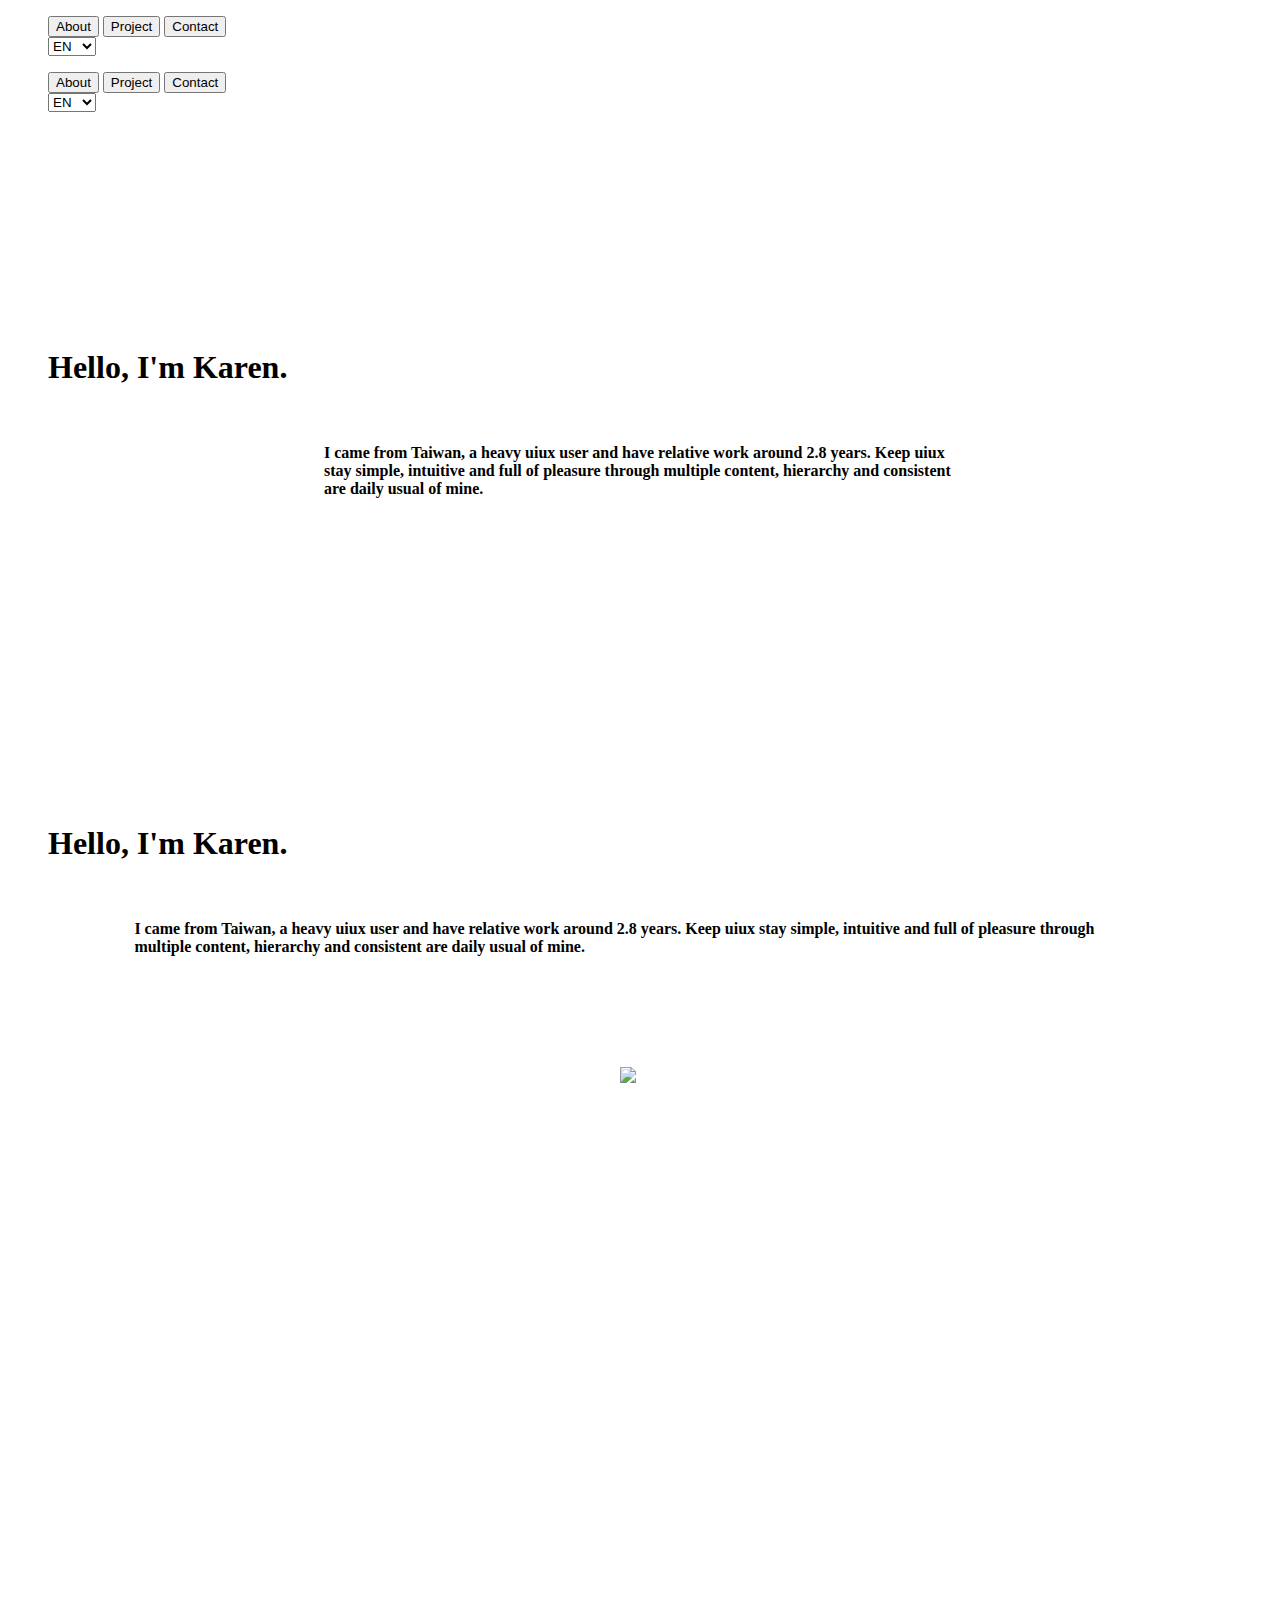
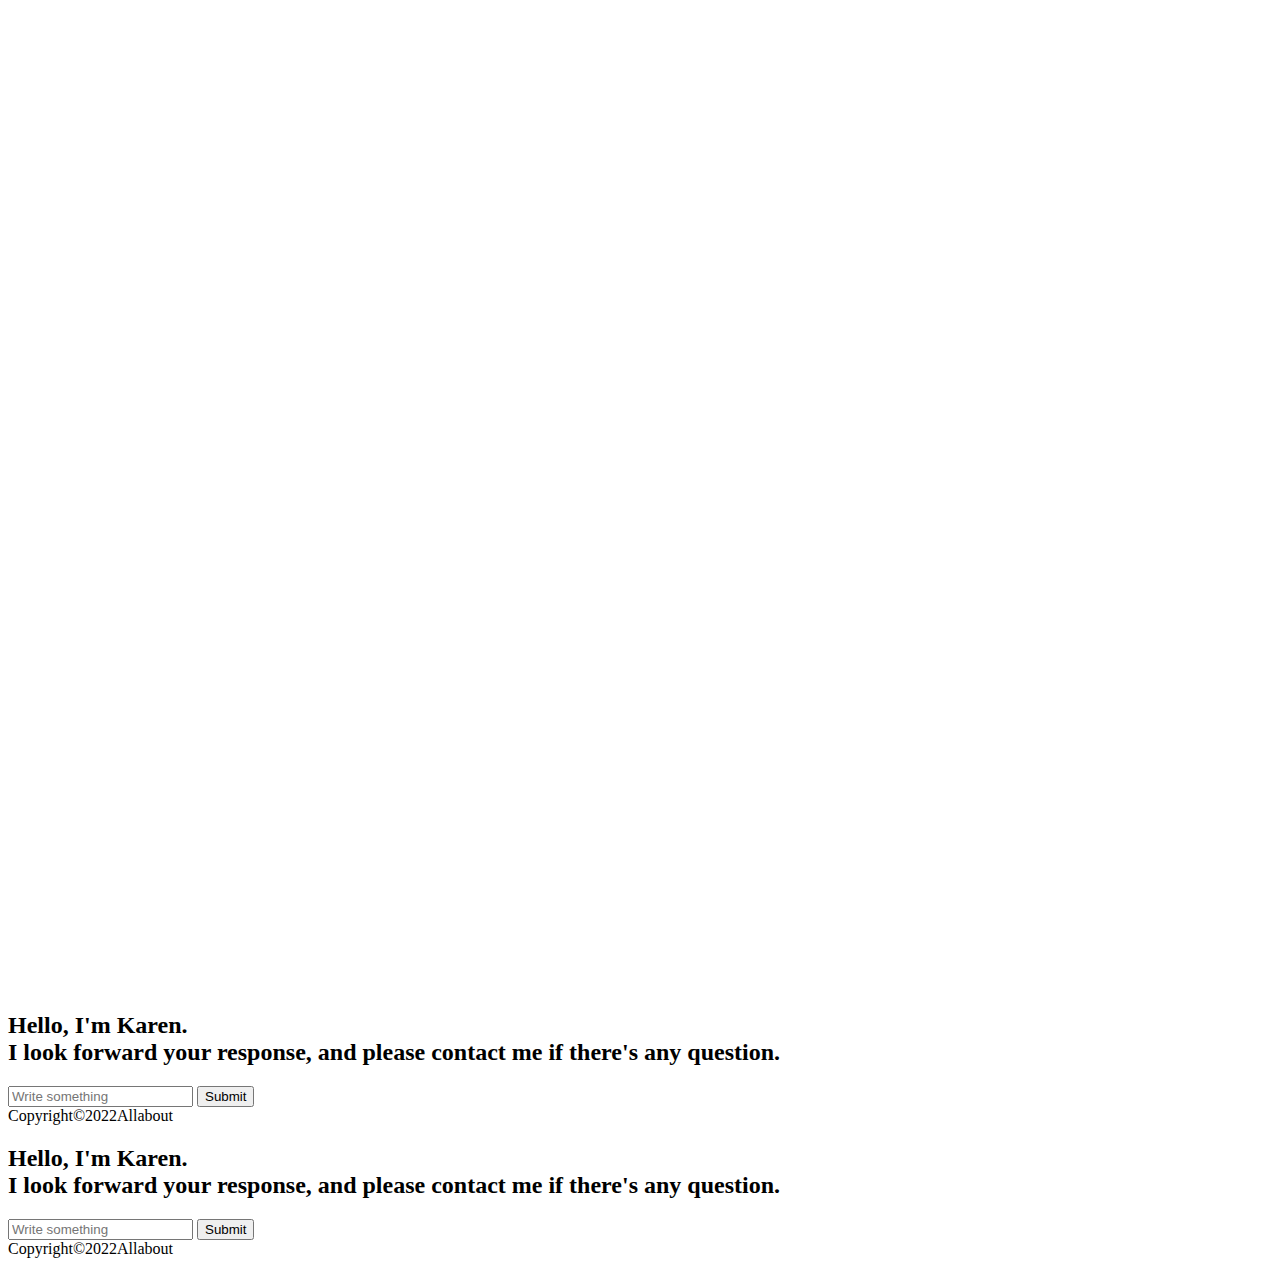
==== index.html @ a8eb8559 "hand in index.html" ====
<!DOCTYPE html>
<html lang="en">
<head>
    <meta charset="UTF-8">
    <meta http-equiv="X-UA-Compatible" content="IE=edge">
    <meta name="viewport" content="width=device-width, initial-scale=1.0">
    <title>AOS</title>
    <link rel="stylesheet" href="https://unpkg.com/aos@next/dist/aos.css" />
    <script src="https://unpkg.com/aos@next/dist/aos.js"></script>
    <link rel="stylesheet" href="https://fonts.googleapis.com/css2?family=Material+Symbols+Outlined:opsz,wght,FILL,GRAD@20..48,100..700,0..1,-50..200" />
    <link rel="stylesheet" href="style.css">
    
</head>


<nav class="nav_pc">
  
    <ul>
        <a href="#cv_en"><input type="button" class="menu" value="About"></a>
        <a href="#container_pc"><input type="button" class="menu" value="Project"></a>
        <a href="#contact_pc"><input type="button" class="menu" value="Contact"></a>
        <form>
        <select class="form-control info-select" name="selectURL" onchange="window.location.href=this.form.selectURL.options[this.form.selectURL.selectedIndex].value" > 
            <option value="">EN</option> 
            <option value="cv_tc.html">繁中</option>
        </select> 
        </form>
    </ul>

</nav>


<nav class="nav_mobile">
  
    <ul>
        <a href="#about_mobile"><input type="button" class="menu" value="About"></a>
        <a href="#container_mobile"><input type="button" class="menu" value="Project"></a>
        <a href="#contact_mobile"><input type="button" class="menu" value="Contact"></a>
        <form>
           <select class="form-control info-select" name="selectURL" onchange="window.location.href=this.form.selectURL.options[this.form.selectURL.selectedIndex].value" > 
               <option value="">EN</option>
               <option value="cv_tc.html">繁中</option> 
           </select> 
           </form>
       </ul>
   
</nav>


<body>


    <div class="intro_pc" id="2">
        <h1 style="padding:24vh 40px 4vh 40px;">Hello, I'm Karen.</h1>
        <div class="about">
            <h4 style="padding:0 25% 10vh 25%;">I came from Taiwan, a heavy uiux user and  have relative work around 2.8 years. Keep uiux stay simple, intuitive and full of pleasure through multiple content, hierarchy and consistent are daily usual of mine.
            </h4>
        </div>
    </div>

    <div class="intro_mobile"  id="about_mobile">
        <h1 style="padding:24vh 40px 4vh 40px;">Hello, I'm Karen.</h1>
        <div class="about">
            <h4 style="padding:0 10% 10vh 10%;">I came from Taiwan, a heavy uiux user and have relative work around 2.8 years. Keep uiux stay simple, intuitive and full of pleasure through multiple content, hierarchy and consistent are daily usual of mine.
            </h4>
        </div>
    </div>

    <div class="fade" style="width:40px;margin: auto;">
    <img src="img/icon_continue.svg">
    </div>

    <div hidden style="width:30vw;margin:auto;text-align: center;background-color: ;">
        <button id="seeMoreBtn" style="background-color:#9FDE5E ;">More</button>
        </div>
    
    <article hidden id="article">
        <h3>Relative experience</h3>
        <h4 style="padding:0 10% 14vh 10%;">About 2.8 years for uiux design and 2 years for graphic and editor of social platform.</h4>
    </article>
    


<div class="container" id="container_pc">




        <!-- Project02 -->
        <div class="box" data-aos="fade-up" data-aos-duration="3000" id="profolio">
            <img src="img/img_ec_1.png" style="width:80%;margin: auto;">
            <div class="description">
               <h2>Mobile-ecommerce</h2>
               <h4>Extend own-brand management of social media to mall online, stores can launch the newly products and enhance brand awareness with promotional activities, as this issue to explore brand image and uiux design.</h4>
               <div style="padding: 5px 0;">
               <h4><b><a href="project_ec_en.html" class="more">Read More</a></b></h4>
               </div>
            </div>
        </div>

        <!-- Project03 -->
        <div class="box" data-aos="fade-up" data-aos-duration="3000" id="profolio">
            <img src="img/img_r_1.png">
            <div class="description">
               <h2>Reservation platform</h2>
               <h4>Through reservation platform customers can check for the service on sale for available time, further the store can accept the orders immediately. Design for the customers and stores to have a better experience on booking and coupons.</h4>
               <div style="padding: 5px 0;">
               <h4><b><a href="project_reservation_en.html" class="more">Read More</a></b></h4>
               </div>
            </div>
        </div>

        <!-- Project04 -->
        <div class="box" data-aos="fade-up" data-aos-duration="3000" id="profolio">
            <img src="img/img_p_1.png">
            <div class="description">
               <h2>Product onlinepay</h2>
               <h4>Build up the landing page to introduce products of company and relative activities, further customers can buy and pay the suitable program online.</h4>
               <div style="padding: 5px 0;">
               <h4><b><a href="project_onlinepay_en.html" class="more">Read More</a></b></h4>
               </div>
            </div>
        </div>


        <!-- Project05 -->
        <div class="box" data-aos="fade-up" data-aos-duration="3000" id="profolio">
            <img src="img/img_l_1.png">
            <div class="description">
               <h2>RWD LandingPage</h2>
               <h4>Official website and landing page design for difference platforms represent the best affection to consumers.</h4>
               <div style="padding: 5px 0;">
               <h4><b><a href="project_landingpage_en.html" class="more">Read More</a></b></h4>
            </div>
        </div>
        </div>

        <!-- Project01 -->
        <div class="box" data-aos="fade-up" data-aos-duration="3000" id="profolio">
            <img src="img/img_graphic_2.png">
            <div class="description">
               <h2>Graphic design</h2>
               <h4>Around main topic to design illustration, posters and banners which matched with brand image.</h4>
               <div style="padding: 5px 0;">
               <h4><b><a href="project_graphic_en.html" class="more">Read More</a></b></h4>
               </div>
            </div>
        </div>




</div>


<!-- mobile -->


<div class="container" id="container_mobile">



    <div style="margin:20% 0;"></div>

    <!-- Project02 -->
    <div class="box_mobile" data-aos="fade-up" data-aos-duration="3000" id="profolio">
        <div class="image_mobile"><img src="img/img_ec_1.png"></div>
        <div class="description">
           <h2>Mobile-ecommerce</h2>
           <h4>Extend own-brand management of social media to mall online, stores can launch the newly products and enhance brand awareness with promotional activities, as this issue to explore brand image and uiux design.</h4>
           <h4><b><a href="project_ec_en.html" class="more">Read More</a></b></h4>
        </div>
    </div>

    <div style="margin:20% 0;"></div>

    <!-- Project03 -->
    <div class="box_mobile" data-aos="fade-up" data-aos-duration="3000" id="profolio">
        <div class="image_mobile"><img src="img/img_r_1.png"></div>
        <div class="description">
           <h2>Reservation platform</h2>
           <h4>Through reservation platform customers can check for the service on sale for available time, further the store can accept the orders immediately. Design for the customers and stores to have a better experience on booking and coupons.</h4>
           <h4><b><a href="project_reservation_en.html" class="more">Read More</a></b></h4>
        </div>
    </div>

    <div style="margin:20% 0;"></div>


        <!-- Project04 -->
        <div class="box_mobile" data-aos="fade-up" data-aos-duration="3000" id="profolio">
            <img src="img/img_web_1.png">
            <div class="description">
               <h2>Product onlinepay</h2>
               <h4>Build up the landing page to introduce products of company and relative activities, further customers can buy and pay the suitable program online.</h4>
               <h4><b><a href="project_onlinepay_en.html" class="more">Read More</a></b></h4>
            </div>
        </div>

    <div style="margin:20% 0;"></div>


        <!-- Project05 -->
        <div class="box_mobile" data-aos="fade-up" data-aos-duration="3000" id="profolio">
            <img src="img/img_web_3.png">
            <div class="description">
               <h2>RWD LandingPage</h2>
               <h4>Official website and landing page design for difference platforms represent the best affection to consumers.</h4>
               <h4><b><a href="project_landingpage_en.html" class="more">Read More</a></b></h4>
            </div>
        </div>


    <div style="margin:20% 0;"></div>

        <!-- Project01 -->
        <div class="box_mobile" data-aos="fade-up" data-aos-duration="3000" id="profolio">
            <img src="img/img_graphic_2.png">
            <div class="description">
               <h2>Graphic design</h2>
               <h4>Around main topic to design illustration, posters and banners which matched with brand image.</h4>
               <div style="padding: 5px 0;">
               <h4><b><a href="project_graphic_en.html" class="more">Read More</a></b></h4>
               </div>
            </div>
        </div>


</div>




        <div class="box_footer_pc" data-aos="" data-aos-duration="3000" id="contact_pc">
            <col><h2>Hello, I'm Karen.<br>I look forward your response, and please contact me if there's any question.</h2><col>

        <col>
            <form action="https://formspree.io/f/mayaqbyd" method="post">
              <input class="textarea" type="textarea" placeholder="Write something" name="UserName" required> 
              <input class="btn_sent" type="submit" name="SB" value="Submit" > 
            </form>
        </col>

        <div style="font-size: 16px;letter-spacing：10px;">Copyright©2022Allabout</div>

        </div>

        <div class="box_footer_mobile" data-aos="" data-aos-duration="3000" id="contact_mobile">
            <col><h2>Hello, I'm Karen.<br>I look forward your response, and please contact me if there's any question.</h2><col>

        <col>
            <form action="https://formspree.io/f/mayaqbyd" method="post">
              <input class="textarea" type="textarea" placeholder="Write something" name="UserName" required> 
              <input class="btn_sent" type="submit" name="SB" value="Submit" > 
            </form>
        </col>

        <div style="font-size: 16px;">Copyright©2022Allabout</div>

        </div>

<script>
    AOS.init();
</script>
  
<script>
const seeMore = document.getElementById('seeMoreBtn')
const article = document.getElementById('article')

seeMore.addEventListener('click', () => {
  article.classList.toggle('extended')

  const extended = article.classList.contains('extended')
  if (extended) {
    seeMore.innerHTML = 'Close'
  } else {
    seeMore.innerHTML = 'Read More'
  }
})
</script>

</body>
</html>
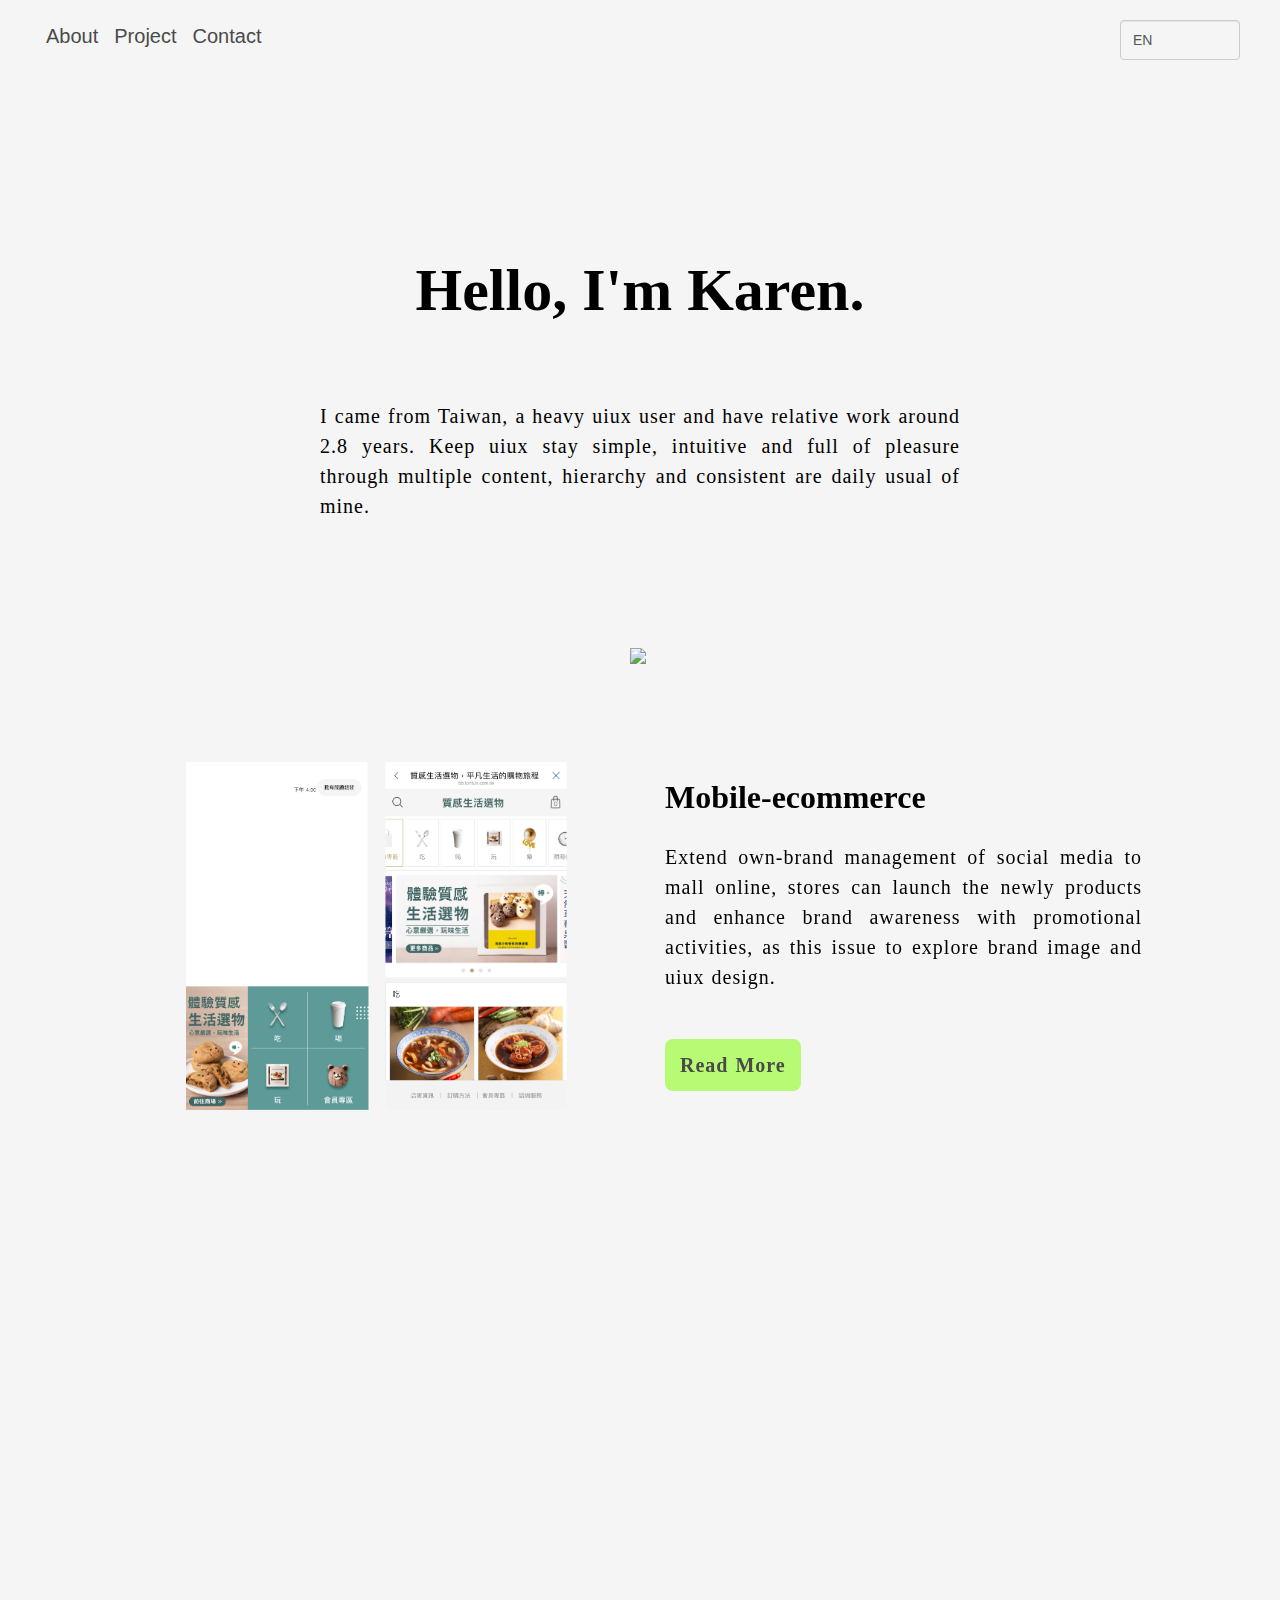
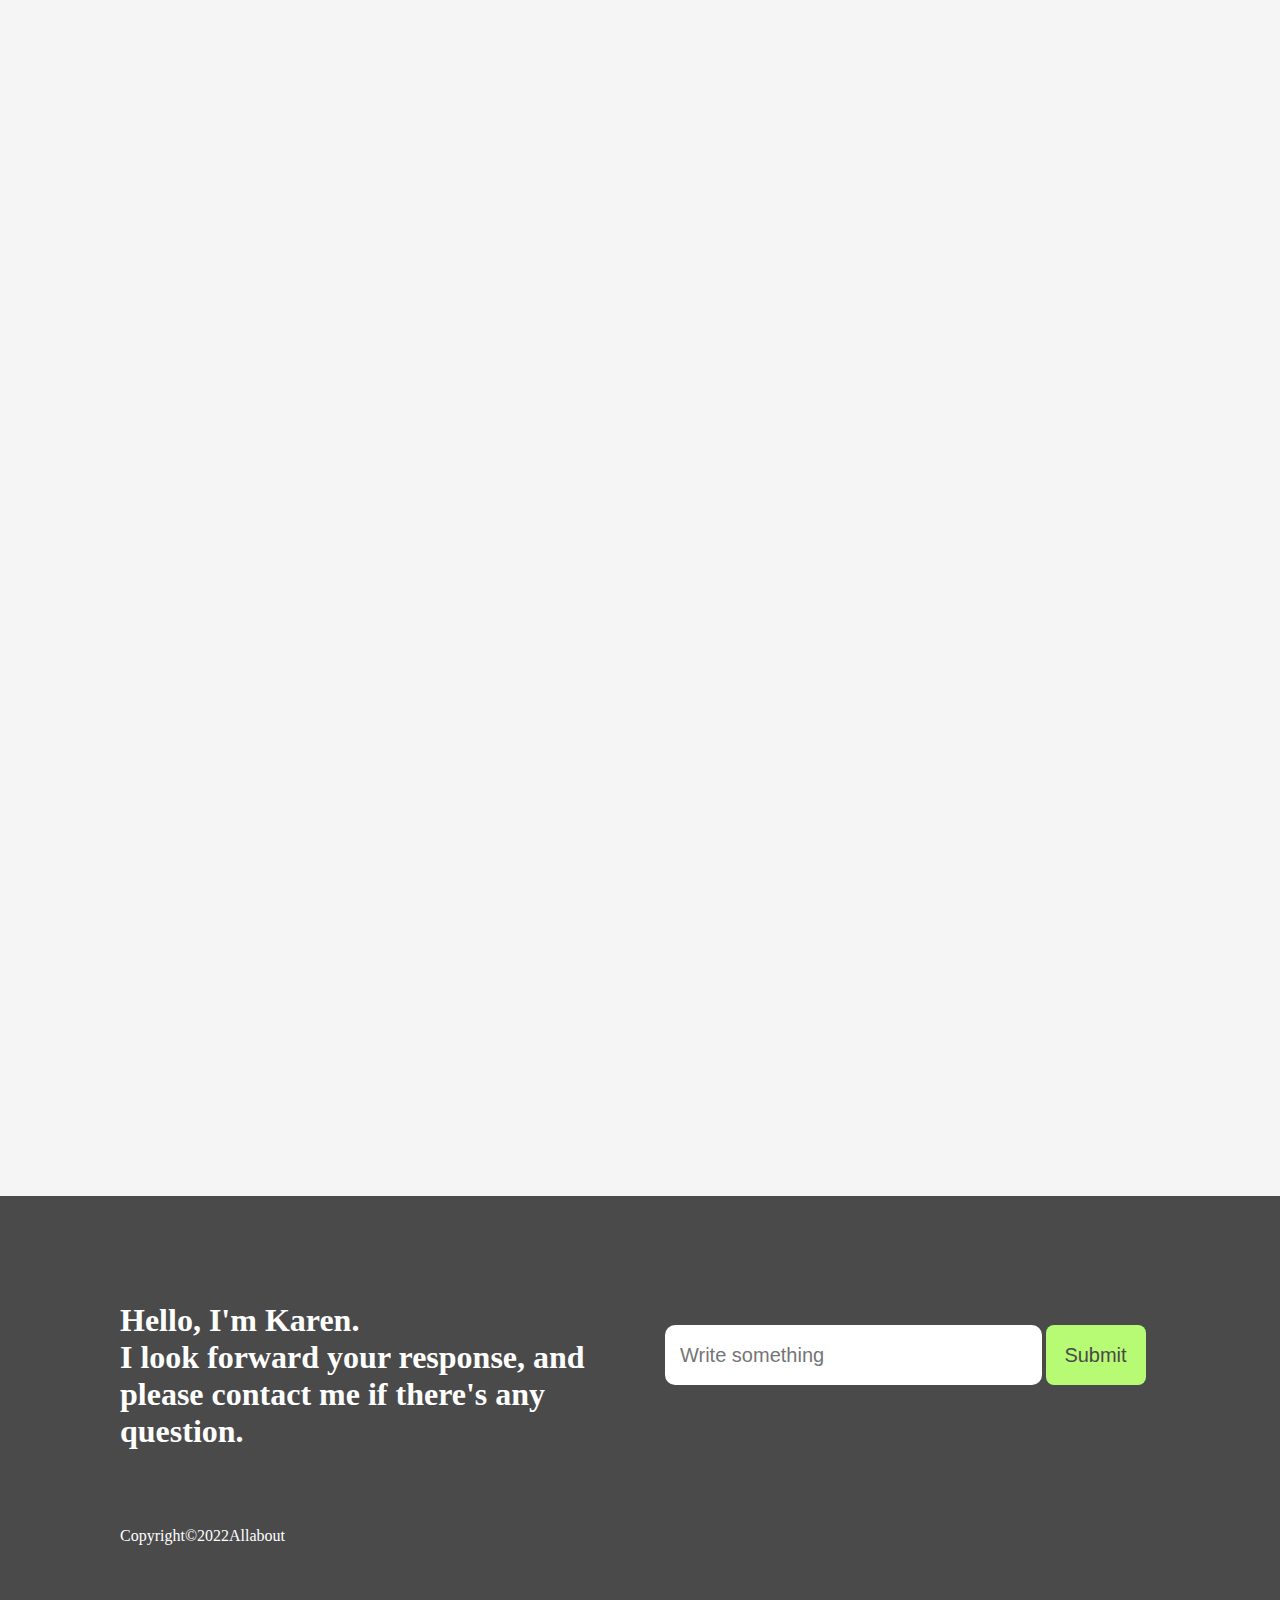
==== commit ba58c21d: "0112" ====
--- a/index.html
+++ b/index.html
@@ -4,7 +4,7 @@
     <meta charset="UTF-8">
     <meta http-equiv="X-UA-Compatible" content="IE=edge">
     <meta name="viewport" content="width=device-width, initial-scale=1.0">
-    <title>AOS</title>
+    <title>Porfolio</title>
     <link rel="stylesheet" href="https://unpkg.com/aos@next/dist/aos.css" />
     <script src="https://unpkg.com/aos@next/dist/aos.js"></script>
     <link rel="stylesheet" href="https://fonts.googleapis.com/css2?family=Material+Symbols+Outlined:opsz,wght,FILL,GRAD@20..48,100..700,0..1,-50..200" />
@@ -33,9 +33,9 @@
 <nav class="nav_mobile">
   
     <ul>
-        <a href="#about_mobile"><input type="button" class="menu" value="About"></a>
-        <a href="#container_mobile"><input type="button" class="menu" value="Project"></a>
-        <a href="#contact_mobile"><input type="button" class="menu" value="Contact"></a>
+        <a href="#about_mobile"><input type="button" class="menu_mobile" value="About"></a>
+        <a href="#container_mobile"><input type="button" class="menu_mobile" value="Project"></a>
+        <a href="#contact_mobile"><input type="button" class="menu_mobile" value="Contact"></a>
         <form>
            <select class="form-control info-select" name="selectURL" onchange="window.location.href=this.form.selectURL.options[this.form.selectURL.selectedIndex].value" > 
                <option value="">EN</option>
--- a/style.css
+++ b/style.css
@@ -0,0 +1,363 @@
+
+html {
+    scroll-behavior: smooth;
+}
+
+nav{
+    height:72px;
+    position: fixed;
+    background-color: #f5f5f5;
+    z-index: 10000;
+    margin:0;
+    width: 100%;
+    top:0;
+    font-size: ;
+  }
+  
+  .form-control {
+      position: absolute;
+      right:60px;
+      width: 100%;
+      height: 40px;
+      padding: 6px 12px;
+      font-size: 20px;
+      line-height: 1.42857143;
+      color: #555;
+      background-color: #fff;
+      background-image: none;
+      border: 1px solid #ccc;
+      border-radius: 4px;
+      -webkit-box-shadow: inset 0 1px 1px rgba(0,0,0,.075);
+      box-shadow: inset 0 1px 1px rgba(0,0,0,.075);
+      -webkit-transition: border-color ease-in-out .15s,-webkit-box-shadow ease-in-out .15s;
+      -o-transition: border-color ease-in-out .15s,box-shadow ease-in-out .15s;
+      transition: border-color ease-in-out .15s,box-shadow ease-in-out .15s;
+  }
+  
+  /* IE浏览器下隐藏下拉按钮 */
+  select::-ms-expand { display: none; }     
+  
+  /* 定义隐藏下拉框默认样式及图片覆盖下拉按钮 */   
+  .info-select{
+      width: 200px;
+      outline:none;
+      appearance:none;
+      -moz-appearance:none;
+      -webkit-appearance:none;
+      -ms-appearance:none;
+      background: url(img/icon_dropdown.svg) no-repeat scroll right center transparent;           
+  }
+  
+  
+  
+  .menu{
+    color:#4a4a4a;
+    margin: 8px 0px;
+    font-size: 20px;
+    border-style: hide;
+    border:2px white none;
+    background-color: #f5f5f5;
+    cursor: pointer;
+    font-size: 20px;
+  }
+  
+  .menu:hover{
+    color:#2554A4;
+  }
+
+  .menu_mobile{
+    color:#4a4a4a;
+    margin: 10px -3px;
+    font-size: 14px;
+    border-style: hide;
+    border:2px white none;
+    background-color: #f5f5f5;
+    cursor: pointer;
+    font-size: 14px;
+  }
+  
+  a{
+    color:#4a4a4a;
+  }
+  
+  body{
+      background-color: #f5f5f5;
+      font-family:'PingFang TC' ;
+      overflow-x:hidden;
+      width: 100%;
+      margin: 0 0;
+  }
+  
+  
+  h1{
+      text-align: center;
+      font-size: 60px;
+  }
+  
+  h2{
+      font-size: 32px;
+      font-weight: 600;
+  }
+  
+  h4{
+      font-size: 20px;
+      font-weight: 350;
+      line-height: 1.5;
+      letter-spacing:1px;
+      word-spacing: 1px;
+  }
+  
+  img{
+      width:100%;
+      padding:10px;
+  }
+  
+  .box{
+      display: grid;
+      grid-template-columns: 1fr 1fr;
+      grid-gap:50px;
+      border: #4a4a4a;
+      background-color: none;
+      border-color:#aaaaee;
+      border-style: ;
+      border-width: none;
+      margin:5% 10%;
+      padding:10px;
+  }
+  
+  .box_content{
+    display: grid;
+    grid-template-columns: 1fr 1fr;
+    grid-gap:50px;
+    border: #4a4a4a;
+    background-color: none;
+    border-color:#aaaaee;
+    border-style: ;
+    border-width: none;
+    margin:5% 10%;
+    padding:10px;
+}
+
+  .box_footer_pc{
+      display: grid;
+      grid-template-columns: 1fr 1fr;
+      grid-gap:50px;
+      border: #4a4a4a;
+      background-color: #4a4a4a;
+      color:white;
+      border-color:#aaaaee;
+      margin:100px 0 0  0;
+      padding:80px 120px;
+  }
+  
+  a{
+      text-decoration: none;
+      color:#2554A4;
+  }
+  
+  .about{
+      text-align:justify;
+  }
+  
+  .description{
+      text-align:justify;
+  }
+  
+  .textarea{
+      width:70%;
+      height:60px;
+      margin:10% 0;
+      padding: 0 15px;
+      border-radius:10px;
+      border-color: black;
+      font-size:20px;
+      border:none ;
+  }
+  
+  .btn_sent{
+      width:100px;
+      height:60px;
+      margin:10% 0%;
+      padding: 0 10px;
+      color:white;
+      background-color: #B7FA73;
+      border-radius:8px;
+      font-size:20px;
+      border:none ;
+      color:#4a4a4a;
+  }
+  
+  .btn_sent:hover{
+      background-color:#9FDE5E;
+      box-shadow:4px #B7FA73;
+  }
+  
+  
+  .more{
+      width:20%;height:60px;
+      margin:10% 0%;
+      color:white;
+      background-color: #B7FA73;
+      border-radius:8px;
+      font-size:20px;
+      border:none ;
+      color:#4a4a4a;
+      padding: 15px;
+  }
+  
+  .more:hover{
+      background-color:#9FDE5E;
+      box-shadow:4px #B7FA73;
+  }
+  
+  
+  .box_mobile{
+      display: grid;
+      grid-template-columns: 1fr;
+      grid-gap:50px;
+      border: #4a4a4a;
+      background-color: none;
+      border-color:#aaaaee;
+      margin:5px 10%;
+      padding:;
+  }
+  
+  .box_footer_mobile{
+      display: grid;
+      grid-template-columns: 1fr;
+      grid-gap:50px;
+      border: #4a4a4a;
+      background-color: #4a4a4a;
+      color:white;
+      border-color:#aaaaee;
+      margin:5px 0;
+      padding:10%;
+  }
+  
+  
+  
+  @media screen and (min-width: 1200px) {
+      .nav_mobile{
+          display:none;
+      }
+      #container_mobile{
+          display:none;
+      }
+      .intro_mobile{
+          display:none;
+      }
+      .box_footer_mobile{
+          display:none;
+      }
+  }
+  
+  @media screen and (max-width: 1200px) {
+      .nav_pc{
+          display:none;
+      }
+      #container_pc{
+          display:none;
+      }
+      .intro_pc{
+          display:none;
+      }
+      .image_mobile{
+          display:;
+      }
+      .box_footer_pc{
+          display:none;
+      }
+  }
+  
+  article {
+    max-width: 800px;
+    height: 300px;
+    overflow-y: hidden;
+    padding:0 25% 14vh 25%;
+    text-align:justify
+  }
+  
+  /* 单击按钮时添加此类 */
+  article.extended {
+    height: 628px;
+  }
+  
+  button {
+    width:20vw;
+    height:60px;
+    color:white;
+    background-color: #f5f5f5;
+    border-radius:8px;
+    font-size:20px;
+    border:none ;
+    color:#4a4a4a;
+    padding: 15px;
+  }
+  
+  
+  article {
+    font-size: 24px;
+    font-weight:300;
+    max-width:;
+    height: auto;
+    overflow-y: hidden;
+    transition: height 0.4s linear;
+  }
+  
+  .form-control {
+      position: absolute;
+      right:40px;
+      top:20px;
+      font-size:14px;
+      width:80px;
+      margin:0 auto;
+      background: url("img/icon_dropdown_dark.svg") no-repeat right center;}
+  
+  .select{
+      appearance:none;
+      -webkit-appearance:none;
+      -moz-appearance:none;
+      -ms-appearance:none;
+      -o-appearance:none;
+      -khtml-appearance:none;
+  }
+  .select::-ms-expand { 
+      display: none;}
+  
+  /* 定义隐藏下拉框默认样式及图片覆盖下拉按钮 */   
+  .info-select{
+      width: 120px;
+      outline:none;
+      appearance:none;
+      -moz-appearance:none;
+      -webkit-appearance:none;
+      -ms-appearance:none;
+      background: url(img/icon_dropdown_dark.svg) no-repeat scroll right center transparent;           
+  }
+  
+.circle{
+    width: 60px;
+    height: 60px;
+    margin: auto;
+    background-color: #e5e5e5;
+    border-radius:50px;
+}
+
+.v-line{
+  border-left: thick dashed #e5e5e5;
+  height:60px;
+  left: 50%;
+  position: absolute;
+  border-width: 2px;
+}
+
+.fade{
+  animation: fadeIn 3s ;
+}
+
+@keyframes fadeIn {
+    0% { opacity: 0; }
+    100% { opacity: 1; }
+  }
+
+
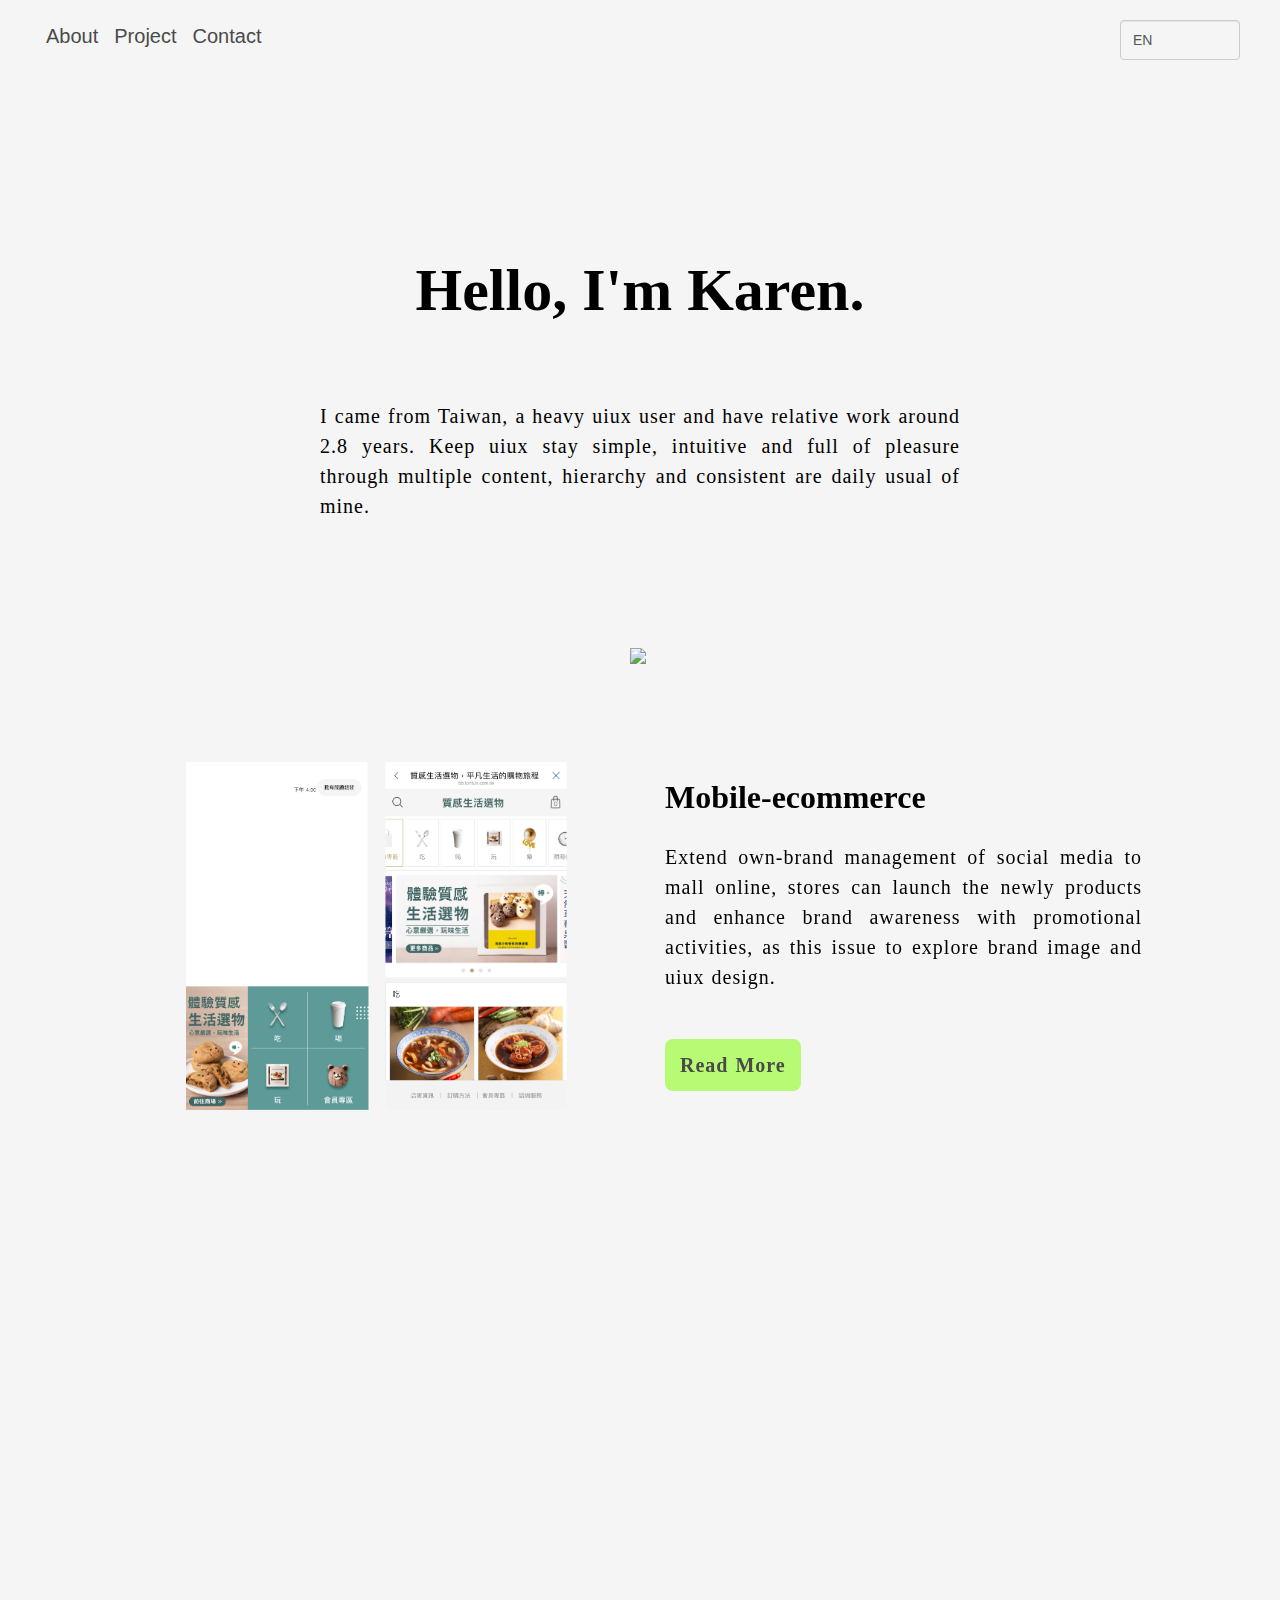
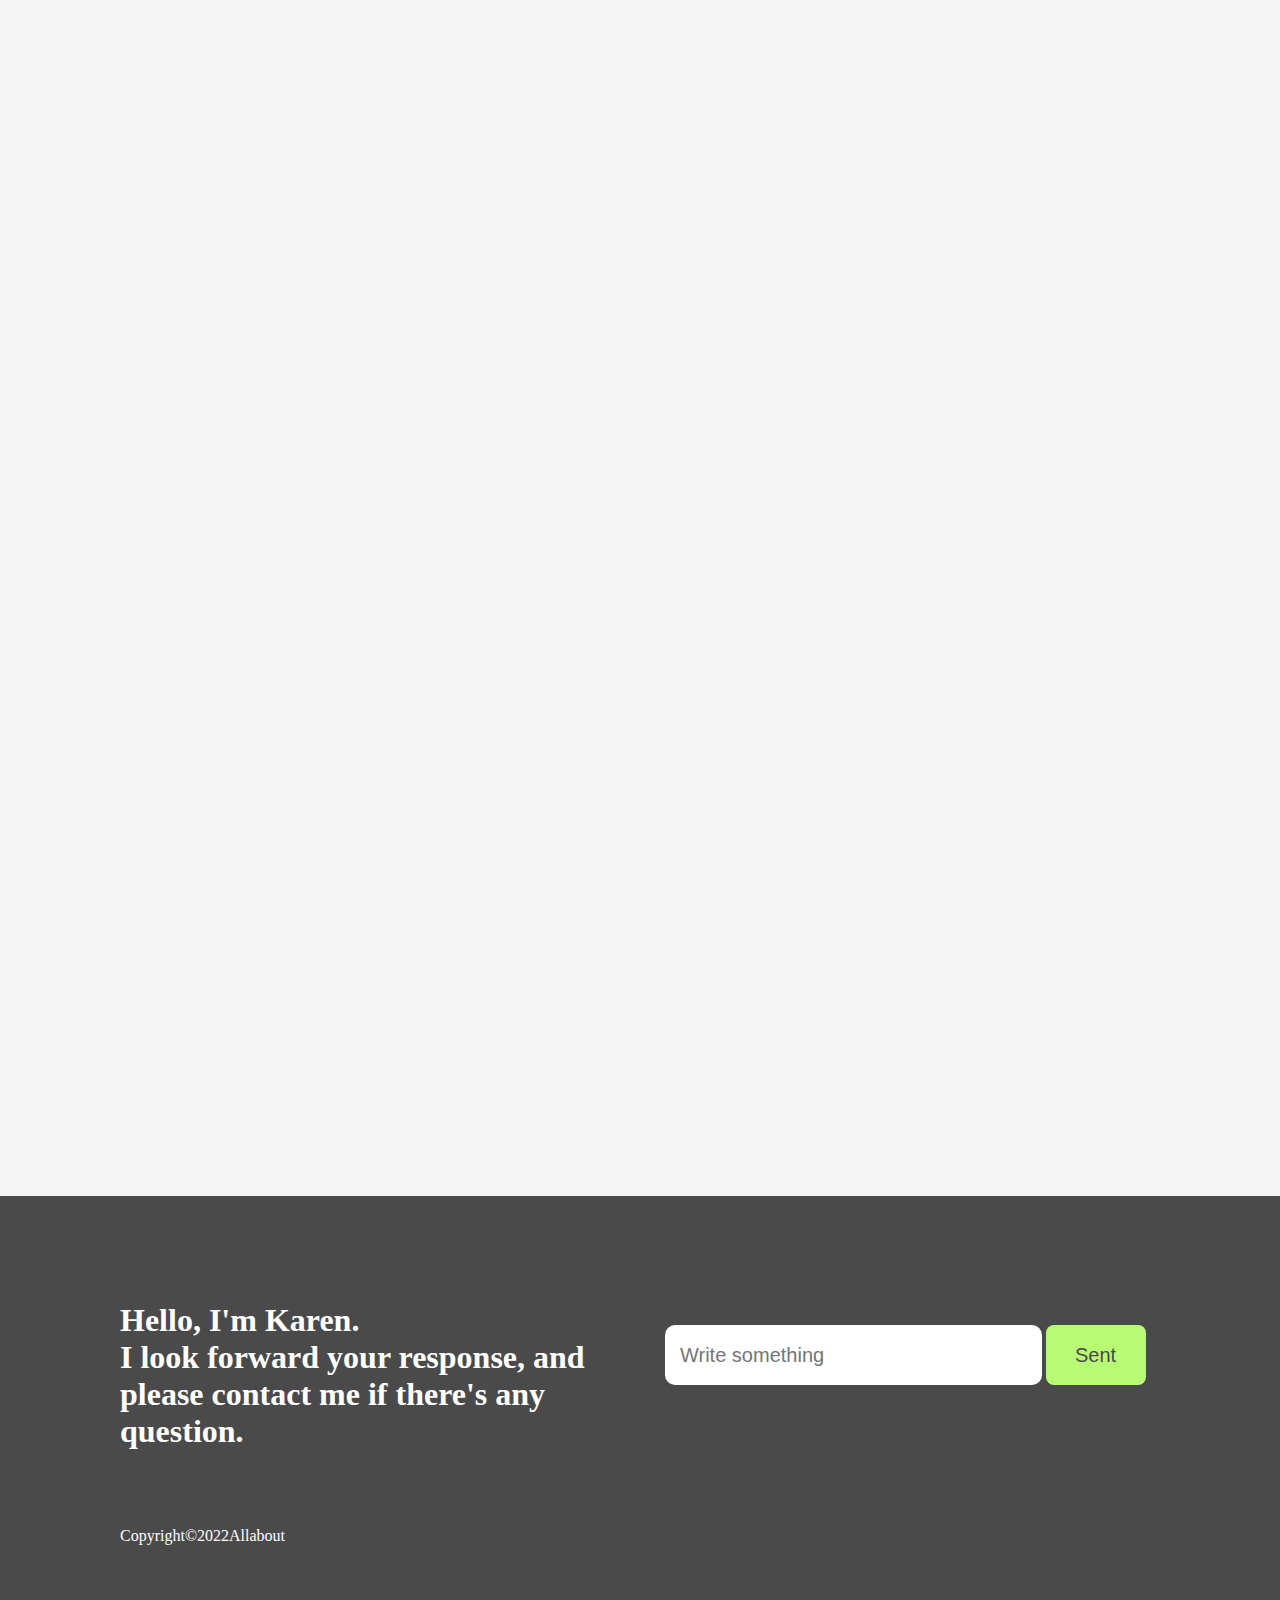
==== commit e39e4102: "0112" ====
--- a/index.html
+++ b/index.html
@@ -237,7 +237,7 @@
         <col>
             <form action="https://formspree.io/f/mayaqbyd" method="post">
               <input class="textarea" type="textarea" placeholder="Write something" name="UserName" required> 
-              <input class="btn_sent" type="submit" name="SB" value="Submit" > 
+              <input class="btn_sent" type="submit" name="SB" value="Sent" > 
             </form>
         </col>
 
@@ -250,8 +250,8 @@
 
         <col>
             <form action="https://formspree.io/f/mayaqbyd" method="post">
-              <input class="textarea" type="textarea" placeholder="Write something" name="UserName" required> 
-              <input class="btn_sent" type="submit" name="SB" value="Submit" > 
+              <input class="textarea_mobile" type="textarea" placeholder="Write something" name="UserName" required> 
+              <input class="btn_sent" type="submit" name="SB" value="Sent" > 
             </form>
         </col>
 
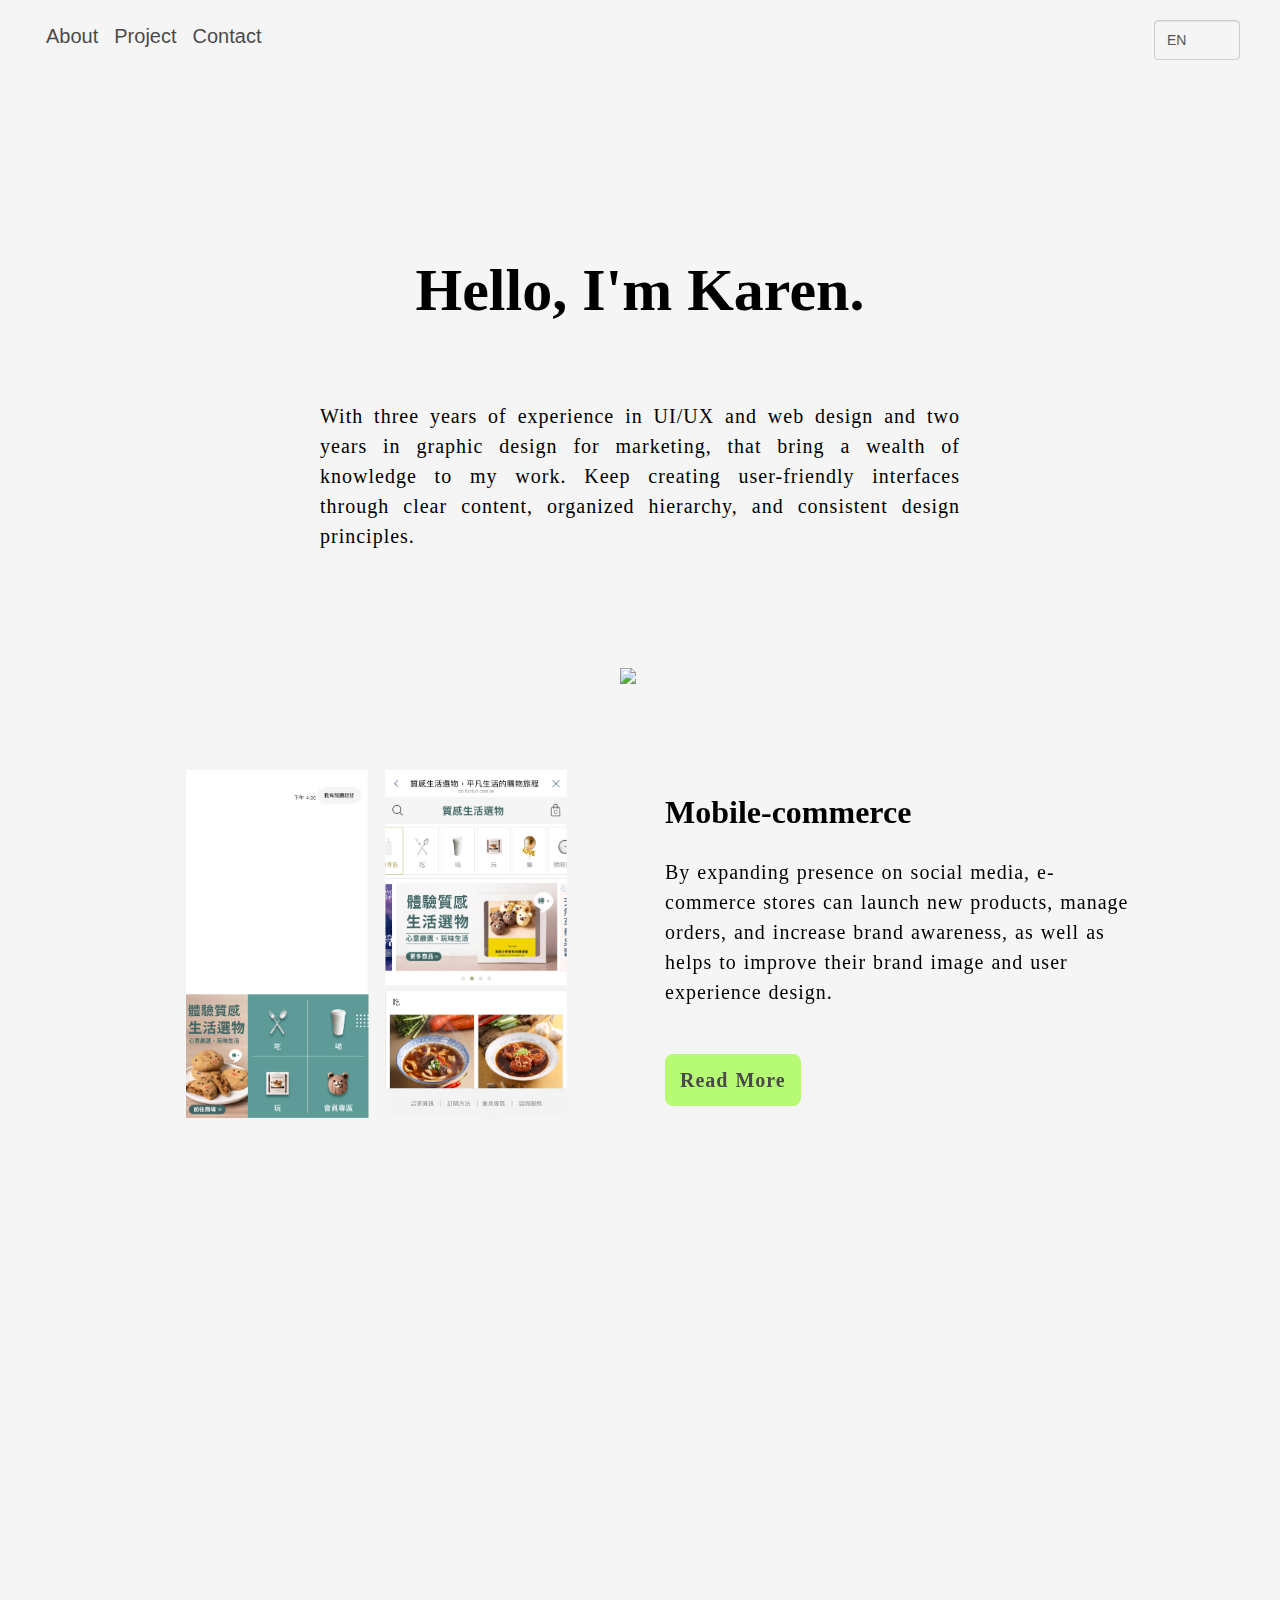
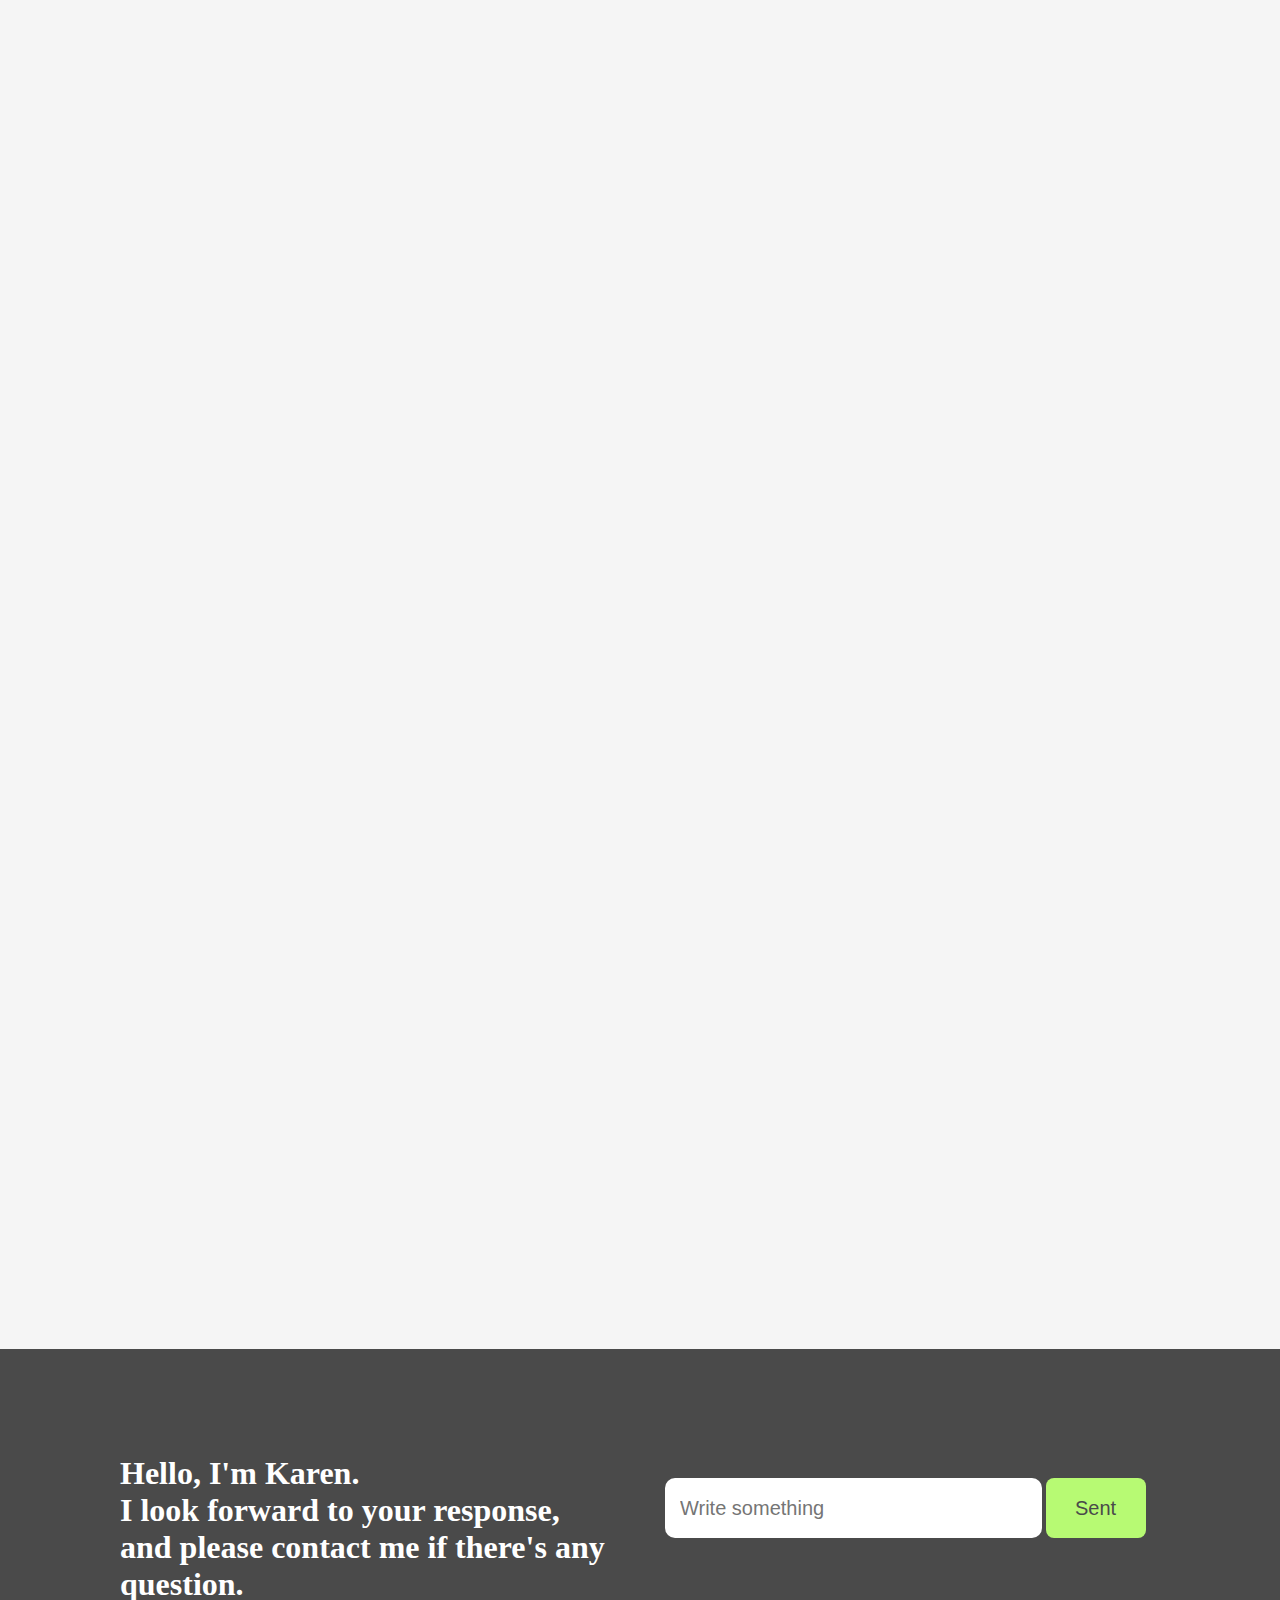
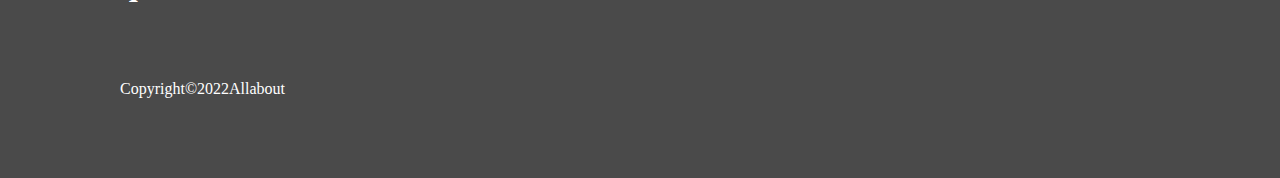
==== commit c4c0ef47: "0215" ====
--- a/index.html
+++ b/index.html
@@ -9,7 +9,26 @@
     <script src="https://unpkg.com/aos@next/dist/aos.js"></script>
     <link rel="stylesheet" href="https://fonts.googleapis.com/css2?family=Material+Symbols+Outlined:opsz,wght,FILL,GRAD@20..48,100..700,0..1,-50..200" />
     <link rel="stylesheet" href="style.css">
-    
+    <!-- Google tag (gtag.js) -->
+    <script async src="https://www.googletagmanager.com/gtag/js?id=G-Q9B10FDPE8"></script>
+
+    <!-- Google tag (gtag.js) -->
+<script async src="https://www.googletagmanager.com/gtag/js?id=G-Q9B10FDPE8"></script>
+<script>
+  window.dataLayer = window.dataLayer || [];
+  function gtag(){dataLayer.push(arguments);}
+  gtag('js', new Date());
+
+  gtag('config', 'G-Q9B10FDPE8');
+</script>
+
+<script>
+  window.dataLayer = window.dataLayer || [];
+  function gtag(){dataLayer.push(arguments);}
+  gtag('js', new Date());
+
+  gtag('config', 'G-Q9B10FDPE8');
+</script>
 </head>
 
 
@@ -50,18 +69,18 @@
 <body>
 
 
-    <div class="intro_pc" id="2">
+    <div class="intro_pc" id="cv_en">
         <h1 style="padding:24vh 40px 4vh 40px;">Hello, I'm Karen.</h1>
-        <div class="about">
-            <h4 style="padding:0 25% 10vh 25%;">I came from Taiwan, a heavy uiux user and  have relative work around 2.8 years. Keep uiux stay simple, intuitive and full of pleasure through multiple content, hierarchy and consistent are daily usual of mine.
+        <div class="" style="text-align:justify;">
+            <h4 style="padding:0 25% 10vh 25%;">With three years of experience in UI/UX and web design and two years in graphic design for marketing, that bring a wealth of knowledge to my work. Keep creating user-friendly interfaces through clear content, organized hierarchy, and consistent design principles.
             </h4>
         </div>
     </div>
 
     <div class="intro_mobile"  id="about_mobile">
         <h1 style="padding:24vh 40px 4vh 40px;">Hello, I'm Karen.</h1>
-        <div class="about">
-            <h4 style="padding:0 10% 10vh 10%;">I came from Taiwan, a heavy uiux user and have relative work around 2.8 years. Keep uiux stay simple, intuitive and full of pleasure through multiple content, hierarchy and consistent are daily usual of mine.
+        <div class="">
+            <h4 style="padding:0 10% 10vh 10%;">With three years of experience in UI/UX and web design and two years in graphic design for marketing, that bring a wealth of knowledge to my work. Keep creating user-friendly interfaces through clear content, organized hierarchy, and consistent design principles.
             </h4>
         </div>
     </div>
@@ -73,12 +92,7 @@
     <div hidden style="width:30vw;margin:auto;text-align: center;background-color: ;">
         <button id="seeMoreBtn" style="background-color:#9FDE5E ;">More</button>
         </div>
-    
-    <article hidden id="article">
-        <h3>Relative experience</h3>
-        <h4 style="padding:0 10% 14vh 10%;">About 2.8 years for uiux design and 2 years for graphic and editor of social platform.</h4>
-    </article>
-    
+        
 
 
 <div class="container" id="container_pc">
@@ -90,8 +104,8 @@
         <div class="box" data-aos="fade-up" data-aos-duration="3000" id="profolio">
             <img src="img/img_ec_1.png" style="width:80%;margin: auto;">
             <div class="description">
-               <h2>Mobile-ecommerce</h2>
-               <h4>Extend own-brand management of social media to mall online, stores can launch the newly products and enhance brand awareness with promotional activities, as this issue to explore brand image and uiux design.</h4>
+               <h2>Mobile-commerce</h2>
+               <h4>By expanding presence on social media, e-commerce stores can launch new products, manage orders, and increase brand awareness, as well as helps to improve their brand image and user experience design.</h4>
                <div style="padding: 5px 0;">
                <h4><b><a href="project_ec_en.html" class="more">Read More</a></b></h4>
                </div>
@@ -103,7 +117,7 @@
             <img src="img/img_r_1.png">
             <div class="description">
                <h2>Reservation platform</h2>
-               <h4>Through reservation platform customers can check for the service on sale for available time, further the store can accept the orders immediately. Design for the customers and stores to have a better experience on booking and coupons.</h4>
+               <h4>Through reservation platform customers can check for the service on sale for available time, while the store efficiently processes orders.</h4>
                <div style="padding: 5px 0;">
                <h4><b><a href="project_reservation_en.html" class="more">Read More</a></b></h4>
                </div>
@@ -115,7 +129,7 @@
             <img src="img/img_p_1.png">
             <div class="description">
                <h2>Product onlinepay</h2>
-               <h4>Build up the landing page to introduce products of company and relative activities, further customers can buy and pay the suitable program online.</h4>
+               <h4>The landing page presents products and activities, with online purchasing and payment options for customers.</h4>
                <div style="padding: 5px 0;">
                <h4><b><a href="project_onlinepay_en.html" class="more">Read More</a></b></h4>
                </div>
@@ -128,7 +142,7 @@
             <img src="img/img_l_1.png">
             <div class="description">
                <h2>RWD LandingPage</h2>
-               <h4>Official website and landing page design for difference platforms represent the best affection to consumers.</h4>
+               <h4>Designing official websites and landing pages for different platforms effectively appeals to consumers.</h4>
                <div style="padding: 5px 0;">
                <h4><b><a href="project_landingpage_en.html" class="more">Read More</a></b></h4>
             </div>
@@ -140,14 +154,14 @@
             <img src="img/img_graphic_2.png">
             <div class="description">
                <h2>Graphic design</h2>
-               <h4>Around main topic to design illustration, posters and banners which matched with brand image.</h4>
+               <h4>The design of illustrations, posters, and banners revolves around the main topic and aligns with the brand image.</h4>
                <div style="padding: 5px 0;">
                <h4><b><a href="project_graphic_en.html" class="more">Read More</a></b></h4>
                </div>
             </div>
         </div>
 
-
+        <div style="margin:20% 0;"></div>
 
 
 </div>
@@ -166,10 +180,10 @@
     <div class="box_mobile" data-aos="fade-up" data-aos-duration="3000" id="profolio">
         <div class="image_mobile"><img src="img/img_ec_1.png"></div>
         <div class="description">
-           <h2>Mobile-ecommerce</h2>
-           <h4>Extend own-brand management of social media to mall online, stores can launch the newly products and enhance brand awareness with promotional activities, as this issue to explore brand image and uiux design.</h4>
-           <h4><b><a href="project_ec_en.html" class="more">Read More</a></b></h4>
-        </div>
+           <h2>Mobile-commerce</h2>
+           <h4>By expanding presence on social media, e-commerce stores can launch new products, manage orders, and increase brand awareness, as well as helps to improve their brand image and user experience design.</h4>
+        </div>
+           <h4><b><a href="project_ec_en.html" class="more">Read More</a></b></h4> 
     </div>
 
     <div style="margin:20% 0;"></div>
@@ -179,9 +193,9 @@
         <div class="image_mobile"><img src="img/img_r_1.png"></div>
         <div class="description">
            <h2>Reservation platform</h2>
-           <h4>Through reservation platform customers can check for the service on sale for available time, further the store can accept the orders immediately. Design for the customers and stores to have a better experience on booking and coupons.</h4>
+           <h4>Through reservation platform customers can check for the service on sale for available time, while the store efficiently processes orders.</h4>
+        </div>
            <h4><b><a href="project_reservation_en.html" class="more">Read More</a></b></h4>
-        </div>
     </div>
 
     <div style="margin:20% 0;"></div>
@@ -192,9 +206,9 @@
             <img src="img/img_web_1.png">
             <div class="description">
                <h2>Product onlinepay</h2>
-               <h4>Build up the landing page to introduce products of company and relative activities, further customers can buy and pay the suitable program online.</h4>
+               <h4>The landing page presents products and activities, with online purchasing and payment options for customers.</h4>
+            </div>
                <h4><b><a href="project_onlinepay_en.html" class="more">Read More</a></b></h4>
-            </div>
         </div>
 
     <div style="margin:20% 0;"></div>
@@ -205,9 +219,9 @@
             <img src="img/img_web_3.png">
             <div class="description">
                <h2>RWD LandingPage</h2>
-               <h4>Official website and landing page design for difference platforms represent the best affection to consumers.</h4>
+               <h4>Designing official websites and landing pages for different platforms effectively appeals to consumers.</h4>
+            </div>
                <h4><b><a href="project_landingpage_en.html" class="more">Read More</a></b></h4>
-            </div>
         </div>
 
 
@@ -218,12 +232,14 @@
             <img src="img/img_graphic_2.png">
             <div class="description">
                <h2>Graphic design</h2>
-               <h4>Around main topic to design illustration, posters and banners which matched with brand image.</h4>
-               <div style="padding: 5px 0;">
+               <h4>The design of illustrations, posters, and banners revolves around the main topic and aligns with the brand image.</h4>
+               <div style="height:5x;"></div>
+            </div>
                <h4><b><a href="project_graphic_en.html" class="more">Read More</a></b></h4>
-               </div>
-            </div>
-        </div>
+            </div>
+        </div>
+
+        <div style="margin:20% 0;"></div>
 
 
 </div>
@@ -232,7 +248,7 @@
 
 
         <div class="box_footer_pc" data-aos="" data-aos-duration="3000" id="contact_pc">
-            <col><h2>Hello, I'm Karen.<br>I look forward your response, and please contact me if there's any question.</h2><col>
+            <col><h2>Hello, I'm Karen.<br>I look forward to your response, and please contact me if there's any question.</h2><col>
 
         <col>
             <form action="https://formspree.io/f/mayaqbyd" method="post">
@@ -246,7 +262,7 @@
         </div>
 
         <div class="box_footer_mobile" data-aos="" data-aos-duration="3000" id="contact_mobile">
-            <col><h2>Hello, I'm Karen.<br>I look forward your response, and please contact me if there's any question.</h2><col>
+            <col><h2>Hello, I'm Karen.<br>I look forward to your response, and please contact me if there's any question.</h2><col>
 
         <col>
             <form action="https://formspree.io/f/mayaqbyd" method="post">
--- a/style.css
+++ b/style.css
@@ -67,7 +67,7 @@
 
   .menu_mobile{
     color:#4a4a4a;
-    margin: 10px -3px;
+    margin: 10px -10px;
     font-size: 14px;
     border-style: hide;
     border:2px white none;
@@ -109,7 +109,7 @@
   
   img{
       width:100%;
-      padding:10px;
+      padding:px;
   }
   
   .box{
@@ -160,7 +160,8 @@
   }
   
   .description{
-      text-align:justify;
+      text-align:;
+      margin-top: 5px;
   }
   
   .textarea{
@@ -173,6 +174,17 @@
       font-size:20px;
       border:none ;
   }
+
+  .textarea_mobile{
+    width:85%;
+    height:60px;
+    margin:10% 0 0 0;
+    padding: 0 15px;
+    border-radius:10px;
+    border-color: black;
+    font-size:20px;
+    border:none ;
+}
   
   .btn_sent{
       width:100px;
@@ -214,7 +226,7 @@
   .box_mobile{
       display: grid;
       grid-template-columns: 1fr;
-      grid-gap:50px;
+      grid-gap:px;
       border: #4a4a4a;
       background-color: none;
       border-color:#aaaaee;
@@ -235,7 +247,6 @@
   }
   
   
-  
   @media screen and (min-width: 1200px) {
       .nav_mobile{
           display:none;
@@ -309,7 +320,7 @@
       right:40px;
       top:20px;
       font-size:14px;
-      width:80px;
+      width:40px;
       margin:0 auto;
       background: url("img/icon_dropdown_dark.svg") no-repeat right center;}
   
@@ -326,7 +337,7 @@
   
   /* 定义隐藏下拉框默认样式及图片覆盖下拉按钮 */   
   .info-select{
-      width: 120px;
+      width: 86px;
       outline:none;
       appearance:none;
       -moz-appearance:none;
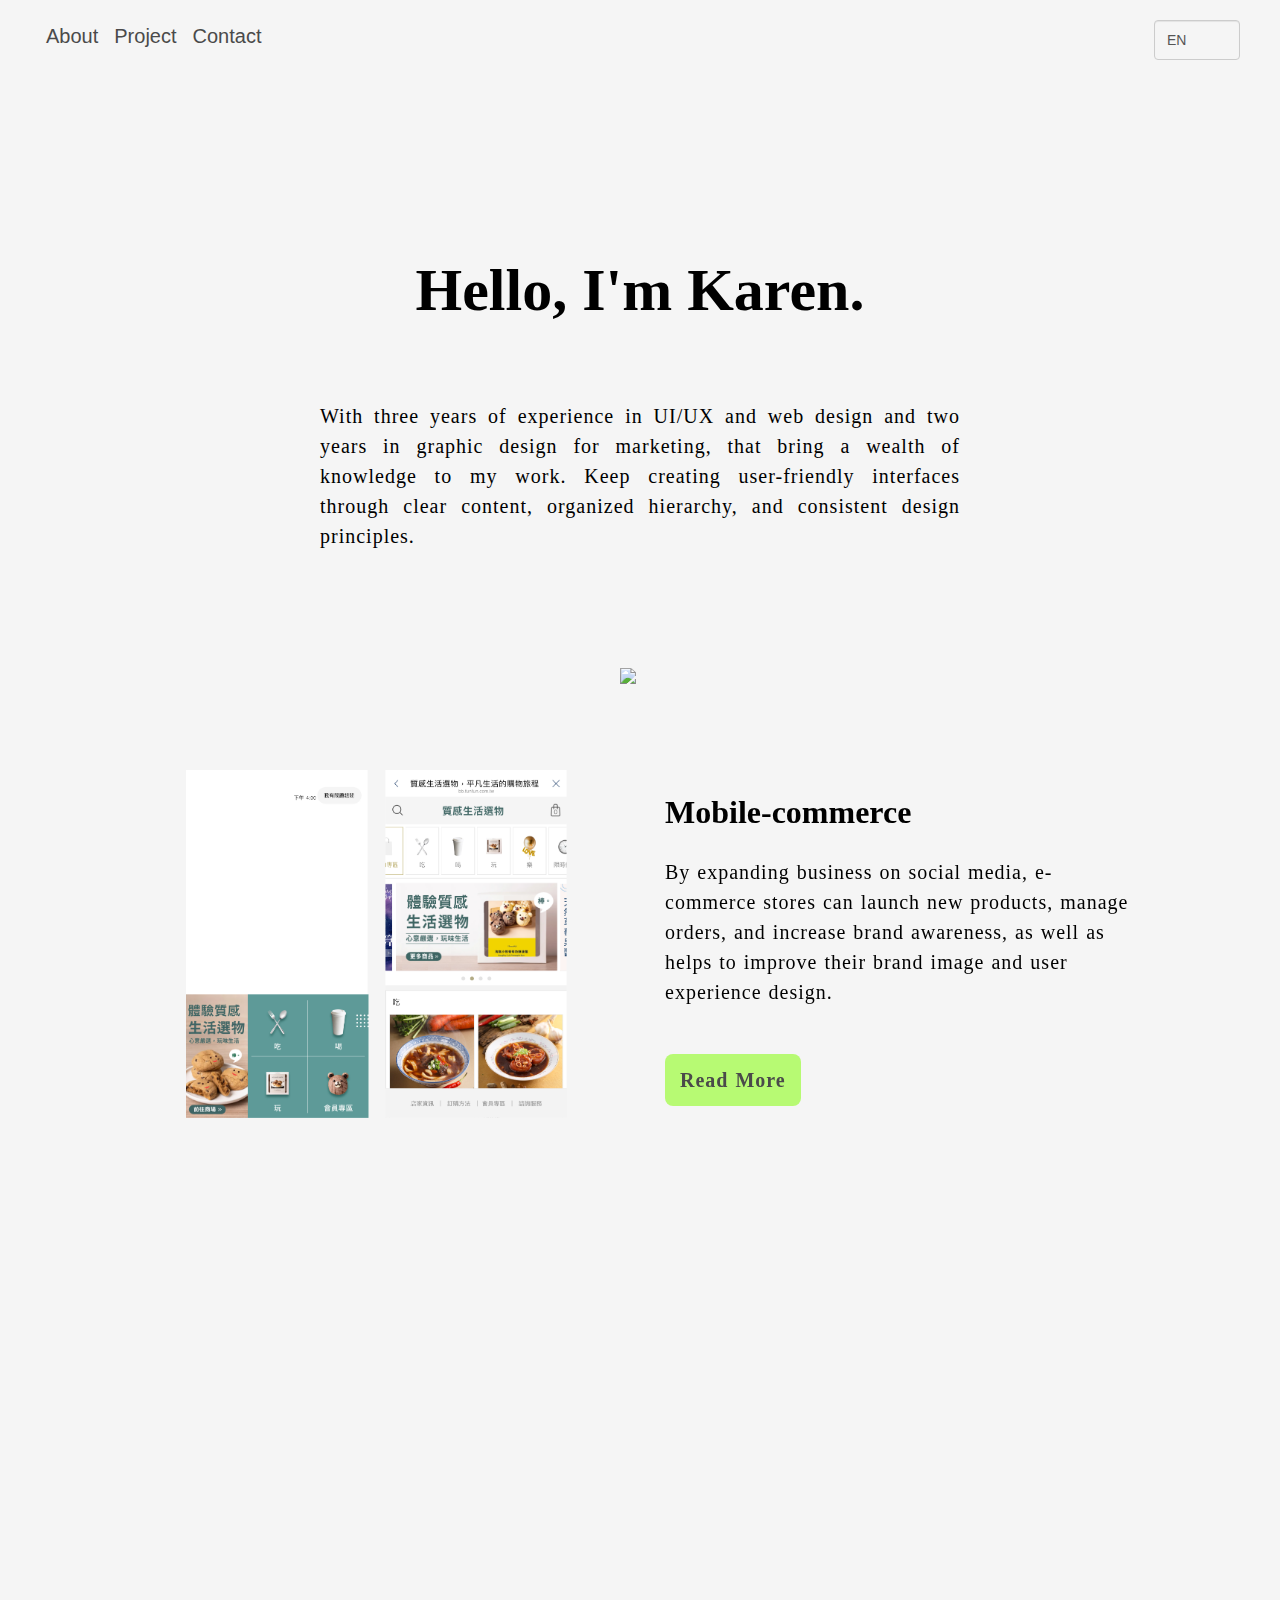
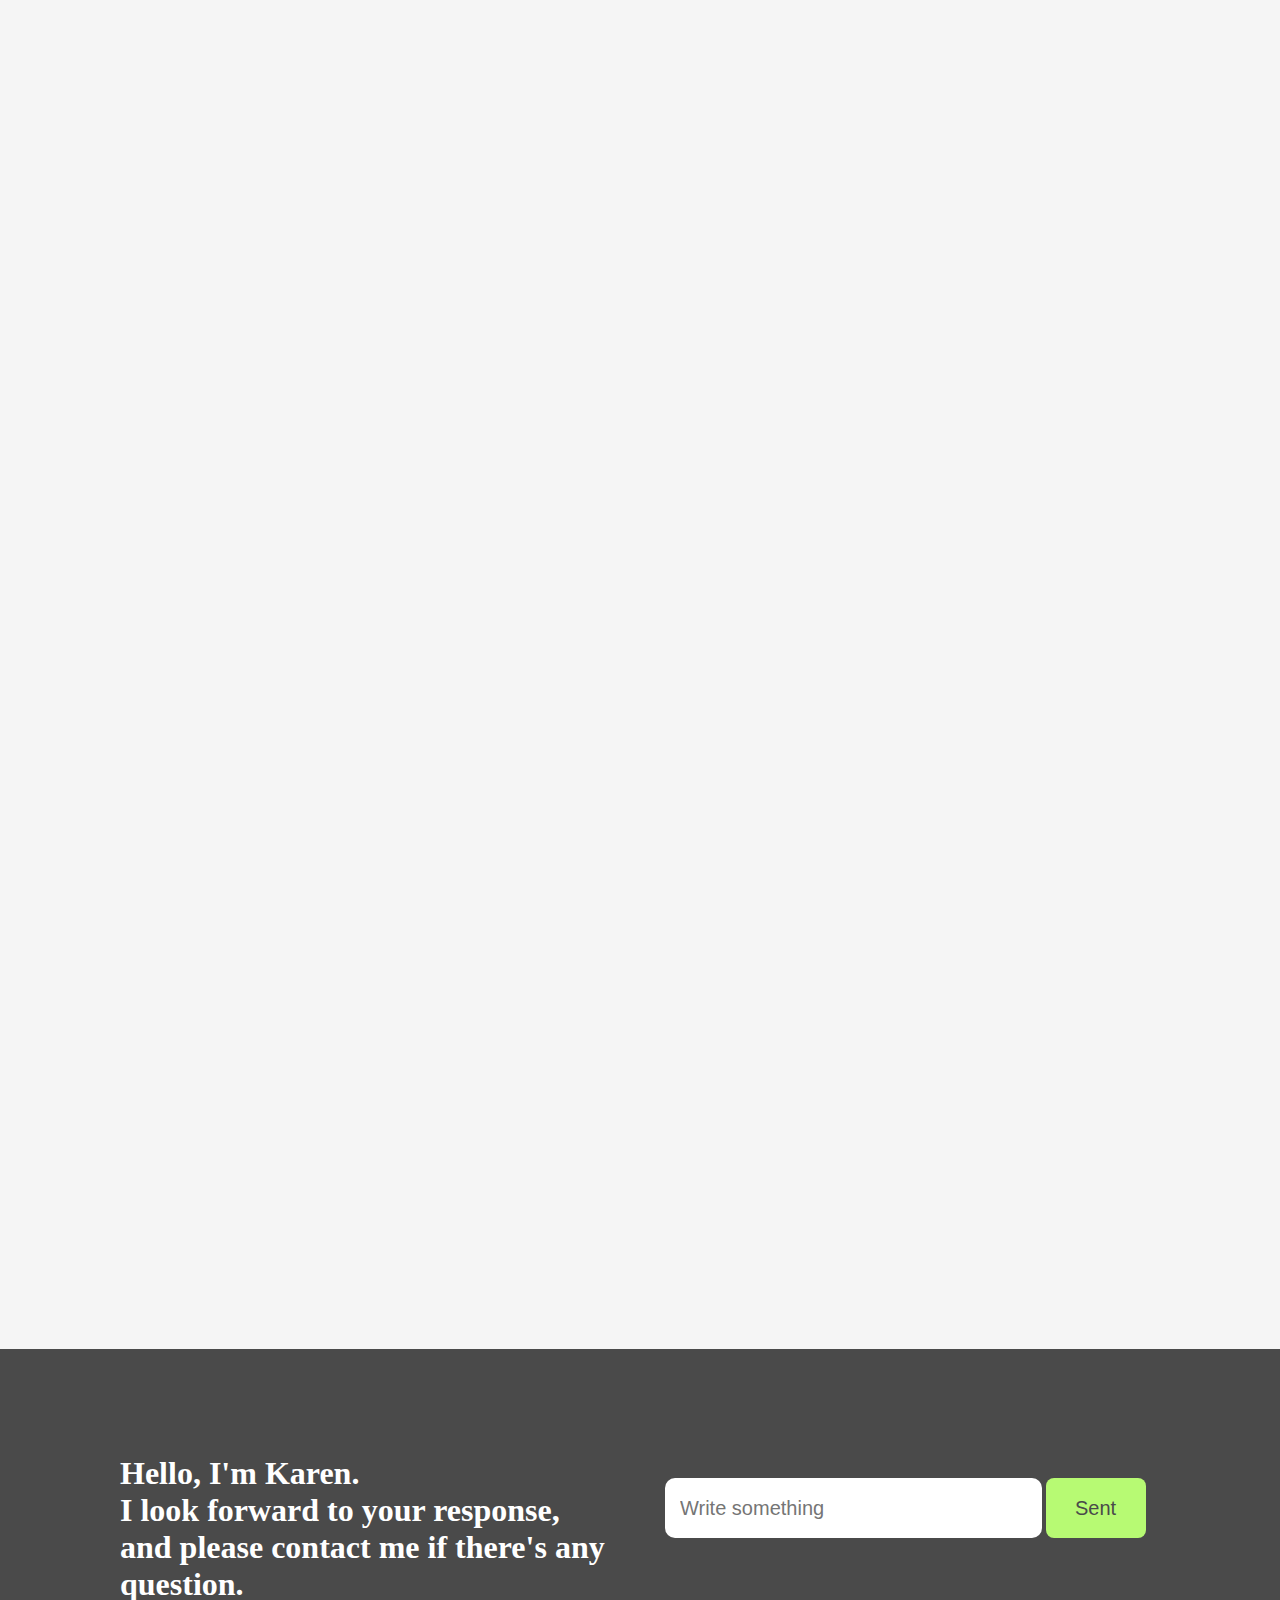
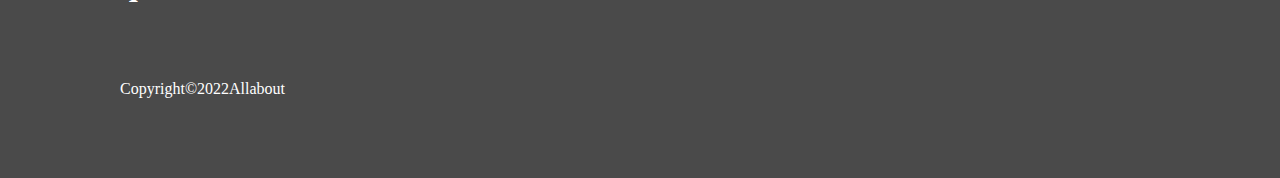
==== commit 9167dcfb: "0228" ====
--- a/index.html
+++ b/index.html
@@ -105,7 +105,7 @@
             <img src="img/img_ec_1.png" style="width:80%;margin: auto;">
             <div class="description">
                <h2>Mobile-commerce</h2>
-               <h4>By expanding presence on social media, e-commerce stores can launch new products, manage orders, and increase brand awareness, as well as helps to improve their brand image and user experience design.</h4>
+               <h4>By expanding business on social media, e-commerce stores can launch new products, manage orders, and increase brand awareness, as well as helps to improve their brand image and user experience design.</h4>
                <div style="padding: 5px 0;">
                <h4><b><a href="project_ec_en.html" class="more">Read More</a></b></h4>
                </div>
@@ -126,7 +126,7 @@
 
         <!-- Project04 -->
         <div class="box" data-aos="fade-up" data-aos-duration="3000" id="profolio">
-            <img src="img/img_p_1.png">
+            <img src="img/img_p_1_en.png">
             <div class="description">
                <h2>Product onlinepay</h2>
                <h4>The landing page presents products and activities, with online purchasing and payment options for customers.</h4>
@@ -139,7 +139,7 @@
 
         <!-- Project05 -->
         <div class="box" data-aos="fade-up" data-aos-duration="3000" id="profolio">
-            <img src="img/img_l_1.png">
+            <img src="img/img_l_1_en.png">
             <div class="description">
                <h2>RWD LandingPage</h2>
                <h4>Designing official websites and landing pages for different platforms effectively appeals to consumers.</h4>
@@ -181,7 +181,7 @@
         <div class="image_mobile"><img src="img/img_ec_1.png"></div>
         <div class="description">
            <h2>Mobile-commerce</h2>
-           <h4>By expanding presence on social media, e-commerce stores can launch new products, manage orders, and increase brand awareness, as well as helps to improve their brand image and user experience design.</h4>
+           <h4>By expanding business on social media, e-commerce stores can launch new products, manage orders, and increase brand awareness, as well as helps to improve their brand image and user experience design.</h4>
         </div>
            <h4><b><a href="project_ec_en.html" class="more">Read More</a></b></h4> 
     </div>
@@ -203,7 +203,7 @@
 
         <!-- Project04 -->
         <div class="box_mobile" data-aos="fade-up" data-aos-duration="3000" id="profolio">
-            <img src="img/img_web_1.png">
+            <img src="img/img_web_1_en.png">
             <div class="description">
                <h2>Product onlinepay</h2>
                <h4>The landing page presents products and activities, with online purchasing and payment options for customers.</h4>
@@ -216,7 +216,7 @@
 
         <!-- Project05 -->
         <div class="box_mobile" data-aos="fade-up" data-aos-duration="3000" id="profolio">
-            <img src="img/img_web_3.png">
+            <img src="img/img_web_3_en.png">
             <div class="description">
                <h2>RWD LandingPage</h2>
                <h4>Designing official websites and landing pages for different platforms effectively appeals to consumers.</h4>
